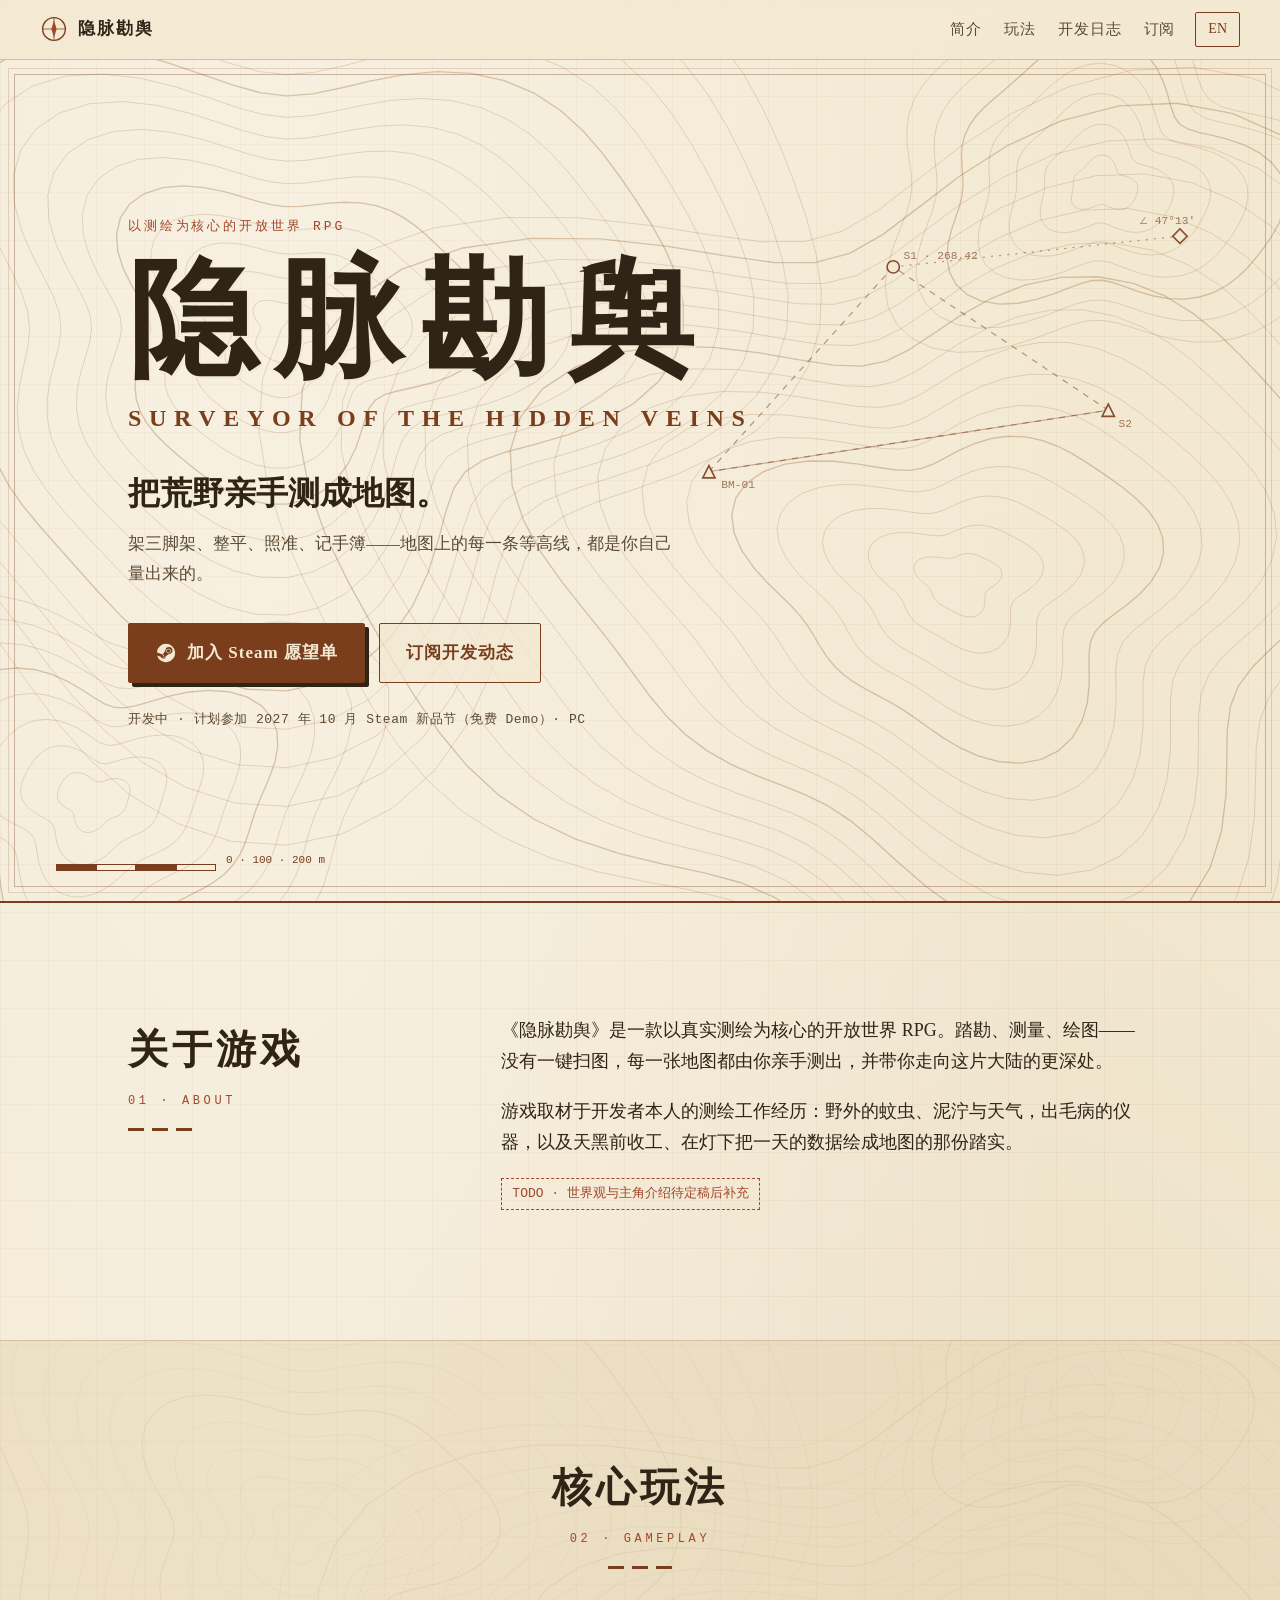
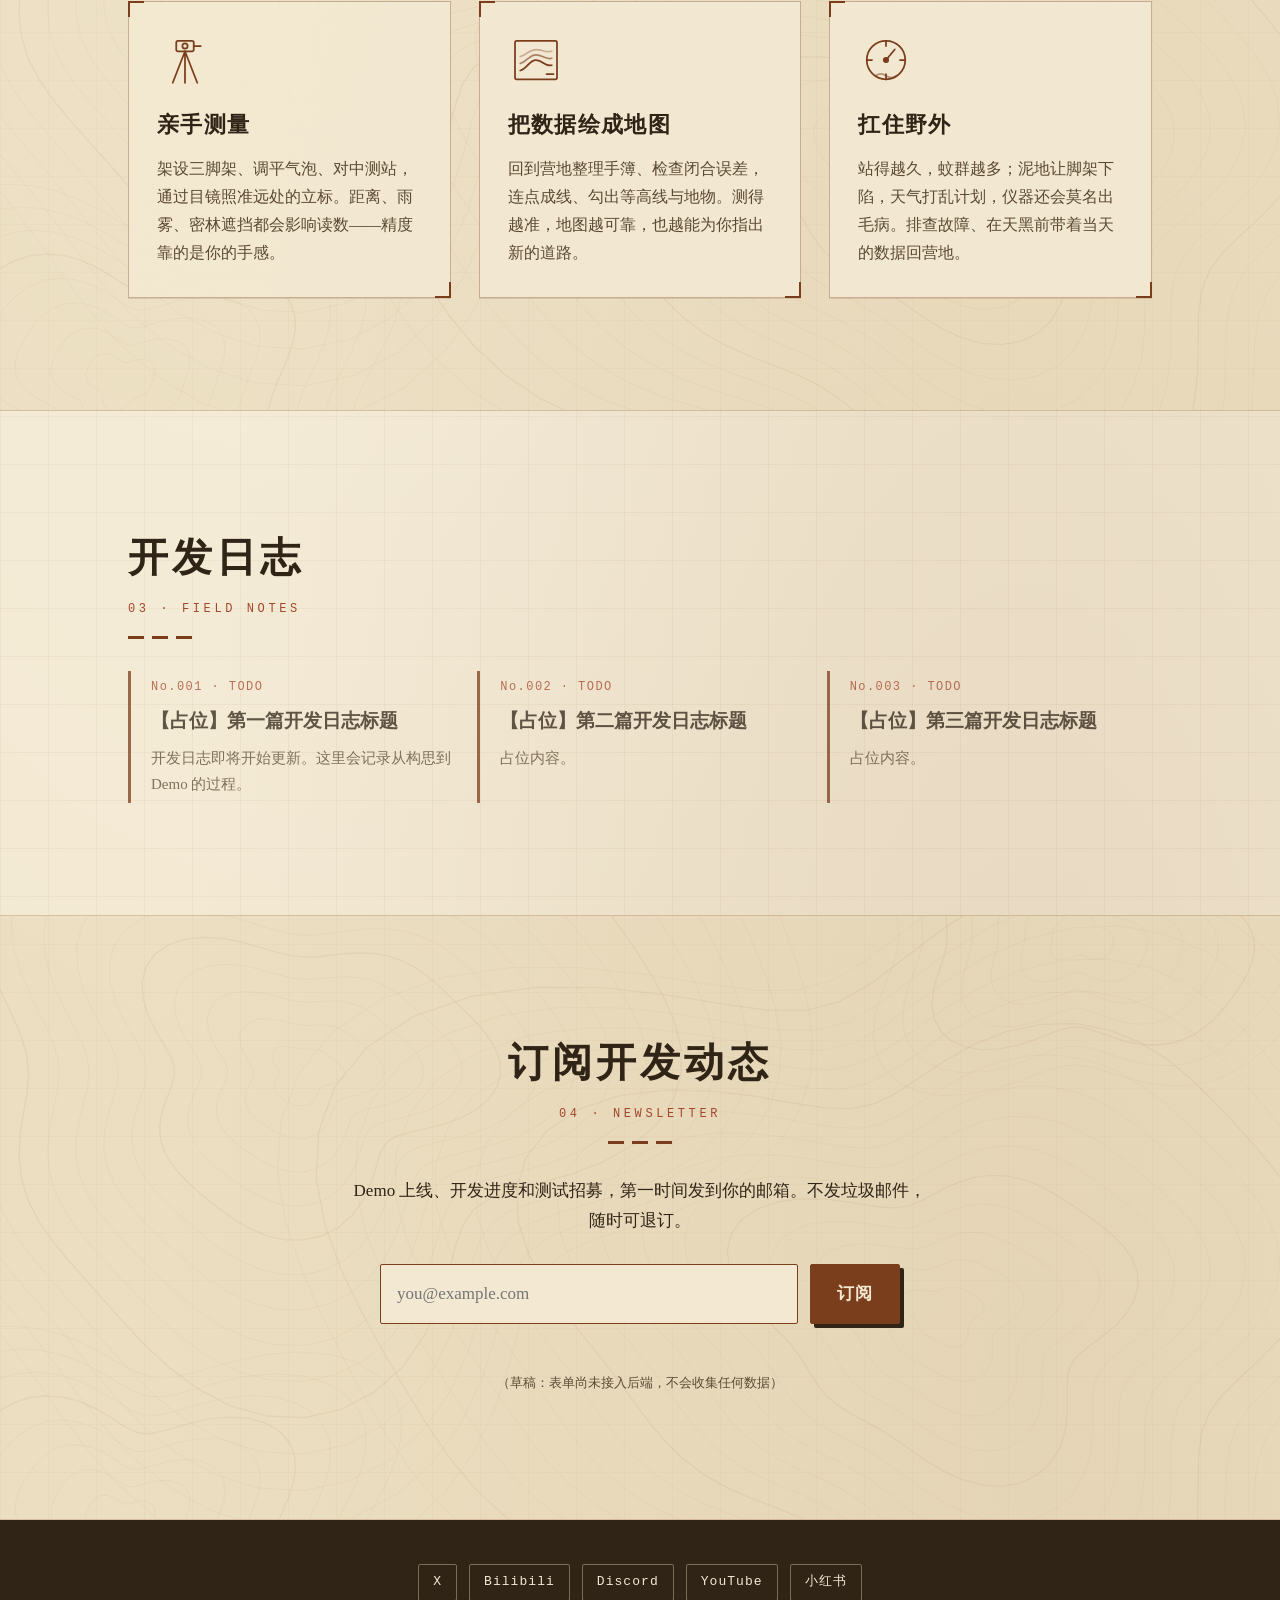
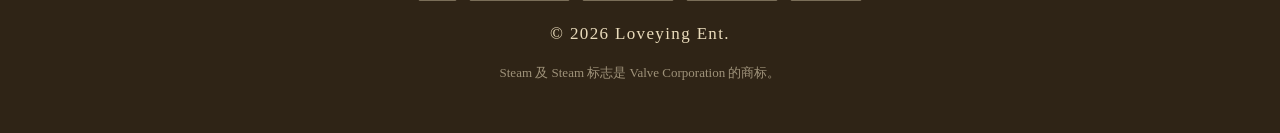
==== index.html @ 18e1f31f "Initial site draft for Surveyor of the Hidden Veins" ====
<!DOCTYPE html>
<html lang="zh-CN" data-lang="zh">
<head>
<meta charset="utf-8">
<meta name="viewport" content="width=device-width, initial-scale=1">
<!-- 草稿 DRAFT：未上线，请勿发布 / not published -->
<title>隐脉勘舆 · Surveyor of the Hidden Veins</title>
<meta name="description" content="《隐脉勘舆》：一款以测绘为核心的开放世界 RPG。踏勘、测量、绘图，每一张地图都由你亲手测出。An open-world RPG about the real craft of surveying.">
<!-- TODO: 正式域名确定后补 canonical / og:url / og:image（og:image 需等真实游戏画面或定稿主视觉） -->
<meta property="og:title" content="隐脉勘舆 · Surveyor of the Hidden Veins">
<meta property="og:description" content="把荒野亲手测成地图。Survey the wild, one measurement at a time.">
<link rel="icon" href="data:image/svg+xml,%3Csvg xmlns='http://www.w3.org/2000/svg' viewBox='0 0 32 32'%3E%3Ccircle cx='16' cy='16' r='14' fill='%23f3e9d2' stroke='%237a3e1d' stroke-width='2'/%3E%3Cpath d='M16 4v24M4 16h24' stroke='%237a3e1d' stroke-width='1.5'/%3E%3Cpath d='M16 7l3 9-3 9-3-9z' fill='%23a3472a'/%3E%3C/svg%3E">
<link rel="stylesheet" href="assets/style.css">
</head>
<body>

<header class="topbar">
  <a class="brand" href="#top" aria-label="隐脉勘舆 首页">
    <svg class="brand-mark" viewBox="0 0 32 32" aria-hidden="true"><circle cx="16" cy="16" r="13" fill="none" stroke="currentColor" stroke-width="1.6"/><path d="M16 3v26M3 16h26" stroke="currentColor" stroke-width="0.8"/><path d="M16 6l3 10-3 10-3-10z" fill="#a3472a"/></svg>
    <span class="i-zh">隐脉勘舆</span><span class="i-en">Hidden Veins</span>
  </a>
  <nav class="nav" aria-label="主导航">
    <a href="#about"><span class="i-zh">简介</span><span class="i-en">About</span></a>
    <a href="#features"><span class="i-zh">玩法</span><span class="i-en">Gameplay</span></a>
    <a href="#devlog"><span class="i-zh">开发日志</span><span class="i-en">Devlog</span></a>
    <a href="#subscribe"><span class="i-zh">订阅</span><span class="i-en">Newsletter</span></a>
  </nav>
  <button class="lang-toggle" type="button" id="langToggle" aria-label="切换语言 / Switch language">EN</button>
</header>

<main id="top">

  <!-- ============ 首屏 HERO ============ -->
  <section class="hero">
    <div class="hero-bg" aria-hidden="true"></div>
    <!-- 内联 SVG：测站、照准线、三角网（纯装饰） -->
    <svg class="hero-survey" viewBox="0 0 600 400" aria-hidden="true">
      <g fill="none" stroke="#7a3e1d" stroke-width="1.2">
        <path d="M80 320 L260 120 L470 260 Z" stroke-dasharray="6 6" opacity=".55"/>
        <path d="M260 120 L540 90" stroke-dasharray="2 6" opacity=".55"/>
        <path d="M80 320 L470 260" opacity=".4"/>
      </g>
      <g fill="#f3e9d2" stroke="#7a3e1d" stroke-width="1.6">
        <path d="M74 326 h12 l-6 -12z"/><circle cx="260" cy="120" r="6"/><path d="M464 266 h12 l-6 -12z"/><rect x="535" y="85" width="10" height="10" transform="rotate(45 540 90)"/>
      </g>
      <g font-family="ui-monospace,Menlo,monospace" font-size="11" fill="#7a3e1d" opacity=".75">
        <text x="92" y="336">BM-01</text><text x="270" y="112">S1 · 268.42</text><text x="480" y="276">S2</text><text x="500" y="78">∠ 47°13′</text>
      </g>
    </svg>

    <div class="hero-inner">
      <p class="eyebrow"><span class="i-zh">以测绘为核心的开放世界 RPG</span><span class="i-en">An open-world RPG about the craft of surveying</span></p>
      <h1 class="title">
        <span class="title-zh">隐脉勘舆</span>
        <span class="title-en">Surveyor of the Hidden Veins</span>
      </h1>
      <p class="tagline">
        <span class="i-zh">把荒野亲手测成地图。</span>
        <span class="i-en">Survey the wild, one measurement at a time.</span>
      </p>
      <p class="tagline-sub">
        <span class="i-zh">架三脚架、整平、照准、记手簿——地图上的每一条等高线，都是你自己量出来的。</span>
        <span class="i-en">Set up, level, sight, record — every contour line on your map is one you measured yourself.</span>
      </p>
      <div class="cta-row">
        <!-- TODO: Steam App 链接 —— 商店页公开后替换为 https://store.steampowered.com/app/<APPID>/ ；商店页公开前请保持占位或隐藏此按钮 -->
        <a class="btn btn-steam" href="#" data-todo="steam-link">
          <svg viewBox="0 0 24 24" aria-hidden="true"><path fill="currentColor" d="M12 2a10 10 0 0 0-9.96 9.1l5.36 2.22a2.8 2.8 0 0 1 1.6-.5l2.4-3.47v-.05a3.8 3.8 0 1 1 3.8 3.8h-.09l-3.42 2.44a2.84 2.84 0 0 1-5.62.6L2.3 14.6A10 10 0 1 0 12 2Zm-4.6 15.2-1.23-.51a2.13 2.13 0 1 0 1.16-2.9l1.27.53a1.57 1.57 0 1 1-1.2 2.88Zm9.85-7.4a2.53 2.53 0 1 0-2.53 2.53 2.53 2.53 0 0 0 2.53-2.53Zm-4.43 0a1.9 1.9 0 1 1 1.9 1.9 1.9 1.9 0 0 1-1.9-1.9Z"/></svg>
          <span class="i-zh">加入 Steam 愿望单</span><span class="i-en">Wishlist on Steam</span>
        </a>
        <a class="btn btn-ghost" href="#subscribe"><span class="i-zh">订阅开发动态</span><span class="i-en">Get dev updates</span></a>
      </div>
      <p class="status-note">
        <span class="i-zh">开发中 · 计划参加 2027 年 10 月 Steam 新品节（免费 Demo）· PC</span>
        <span class="i-en">In development · Free demo planned for Steam Next Fest, Oct 2027 · PC</span>
      </p>
    </div>
    <div class="scale-bar" aria-hidden="true"><span></span><span></span><span></span><span></span><em>0 · 100 · 200 m</em></div>
  </section>

  <!-- ============ 游戏简介 ============ -->
  <section class="section" id="about">
    <div class="wrap two-col">
      <div>
        <h2 class="sec-title"><span class="i-zh">关于游戏</span><span class="i-en">About the Game</span><small>01 · ABOUT</small></h2>
      </div>
      <div class="prose">
        <!-- 文案来源：store-page-kit.md 3.2 简短描述草稿 B；主角身份 / 时代感 / 绘图风格未定，故未写具体设定与剧情 -->
        <p class="i-zh">《隐脉勘舆》是一款以真实测绘为核心的开放世界 RPG。踏勘、测量、绘图——没有一键扫图，每一张地图都由你亲手测出，并带你走向这片大陆的更深处。</p>
        <p class="i-en"><em>Surveyor of the Hidden Veins</em> is an open-world RPG about the real craft of surveying. Scout, measure, draw — there is no one-click map reveal. Every map is one you surveyed yourself, and each one leads you deeper into the land.</p>
        <p class="i-zh">游戏取材于开发者本人的测绘工作经历：野外的蚊虫、泥泞与天气，出毛病的仪器，以及天黑前收工、在灯下把一天的数据绘成地图的那份踏实。</p>
        <p class="i-en">It draws on the developer's own experience as a field surveyor: mosquitoes, mud and weather, instruments that act up, and the quiet satisfaction of packing up before dark and turning a day's data into a map by lamplight.</p>
        <!-- TODO: 世界观 / 主角 / 时代感一句话 —— 待用户拍板后补充（概念文档 v2 冲突 #6、#8） -->
        <p class="todo-chip">TODO · <span class="i-zh">世界观与主角介绍待定稿后补充</span><span class="i-en">World &amp; protagonist blurb pending</span></p>
      </div>
    </div>
  </section>

  <!-- ============ 核心玩法 3 点 ============ -->
  <section class="section section-alt" id="features">
    <div class="wrap">
      <h2 class="sec-title center"><span class="i-zh">核心玩法</span><span class="i-en">Core Gameplay</span><small>02 · GAMEPLAY</small></h2>
      <div class="cards">
        <article class="card">
          <svg class="card-icon" viewBox="0 0 64 64" aria-hidden="true"><g fill="none" stroke="currentColor" stroke-width="2" stroke-linecap="round"><path d="M32 22 18 58M32 22l14 36M32 22v36"/><rect x="22" y="10" width="20" height="12" rx="2"/><path d="M42 16h8"/><circle cx="32" cy="16" r="3"/></g></svg>
          <h3><span class="i-zh">亲手测量</span><span class="i-en">Measure It Yourself</span></h3>
          <p class="i-zh">架设三脚架、调平气泡、对中测站，通过目镜照准远处的立标。距离、雨雾、密林遮挡都会影响读数——精度靠的是你的手感。</p>
          <p class="i-en">Plant the tripod, center the bubble, sight a distant target through the eyepiece. Distance, rain, fog and dense forest all affect your readings — accuracy comes from your hands.</p>
        </article>
        <article class="card">
          <svg class="card-icon" viewBox="0 0 64 64" aria-hidden="true"><g fill="none" stroke="currentColor" stroke-width="2" stroke-linecap="round"><rect x="8" y="10" width="48" height="44" rx="2"/><path d="M14 44c8-2 10-12 18-12s10 8 18 6"/><path d="M14 36c8-2 10-10 18-10s10 6 18 4" opacity=".6"/><path d="M14 28c8-2 10-8 18-8s10 4 18 2" opacity=".35"/><path d="M44 48h8"/></g></svg>
          <h3><span class="i-zh">把数据绘成地图</span><span class="i-en">Turn Data into Maps</span></h3>
          <p class="i-zh">回到营地整理手簿、检查闭合误差，连点成线、勾出等高线与地物。测得越准，地图越可靠，也越能为你指出新的道路。</p>
          <p class="i-en">Back at camp, check your field book and closure error, connect the points and draw contours and features. The more precise your survey, the more your map can be trusted — and the more paths it opens.</p>
        </article>
        <article class="card">
          <svg class="card-icon" viewBox="0 0 64 64" aria-hidden="true"><g fill="none" stroke="currentColor" stroke-width="2" stroke-linecap="round"><circle cx="32" cy="32" r="22"/><path d="M32 10v6M32 48v6M10 32h6M48 32h6"/><path d="M32 32 42 20" /><circle cx="32" cy="32" r="2.5" fill="currentColor"/><path d="M20 50c4-3 8-3 12 0s8 3 12 0" opacity=".5"/></g></svg>
          <h3><span class="i-zh">扛住野外</span><span class="i-en">Survive the Field</span></h3>
          <p class="i-zh">站得越久，蚊群越多；泥地让脚架下陷，天气打乱计划，仪器还会莫名出毛病。排查故障、在天黑前带着当天的数据回营地。</p>
          <p class="i-en">The longer you stand still, the bigger the mosquito swarm. Mud sinks your tripod, weather wrecks your plans, and gear fails for no clear reason. Troubleshoot, and make it back to camp before dark.</p>
        </article>
      </div>
      <!-- 注：以上三点基于概念文档 v2 合并版第 2–4 节，均为“待用户拍板”的草稿方向；商店页/官网只写发售时实际有的内容，上线前需与策划核对 -->
    </div>
  </section>

  <!-- ============ 开发日志（占位） ============ -->
  <section class="section" id="devlog">
    <div class="wrap">
      <h2 class="sec-title"><span class="i-zh">开发日志</span><span class="i-en">Devlog</span><small>03 · FIELD NOTES</small></h2>
      <!-- TODO: 开发日志 —— 接入真实文章（可手写 HTML，或日后接 Steam 公告 / 博客 RSS） -->
      <div class="log-list">
        <article class="log placeholder">
          <div class="log-meta">No.001 · <time>TODO</time></div>
          <h3><span class="i-zh">【占位】第一篇开发日志标题</span><span class="i-en">[Placeholder] First devlog title</span></h3>
          <p class="i-zh">开发日志即将开始更新。这里会记录从构思到 Demo 的过程。</p>
          <p class="i-en">Devlogs coming soon — notes from concept to demo.</p>
        </article>
        <article class="log placeholder">
          <div class="log-meta">No.002 · <time>TODO</time></div>
          <h3><span class="i-zh">【占位】第二篇开发日志标题</span><span class="i-en">[Placeholder] Second devlog title</span></h3>
          <p class="i-zh">占位内容。</p>
          <p class="i-en">Placeholder.</p>
        </article>
        <article class="log placeholder">
          <div class="log-meta">No.003 · <time>TODO</time></div>
          <h3><span class="i-zh">【占位】第三篇开发日志标题</span><span class="i-en">[Placeholder] Third devlog title</span></h3>
          <p class="i-zh">占位内容。</p>
          <p class="i-en">Placeholder.</p>
        </article>
      </div>
    </div>
  </section>

  <!-- ============ 邮件订阅 ============ -->
  <section class="section section-alt" id="subscribe">
    <div class="wrap narrow center-text">
      <h2 class="sec-title center"><span class="i-zh">订阅开发动态</span><span class="i-en">Join the Survey Party</span><small>04 · NEWSLETTER</small></h2>
      <p class="i-zh">Demo 上线、开发进度和测试招募，第一时间发到你的邮箱。不发垃圾邮件，随时可退订。</p>
      <p class="i-en">Demo news, dev progress and playtest calls, straight to your inbox. No spam, unsubscribe anytime.</p>
      <!-- TODO: 邮件订阅后端 —— 尚未接入任何服务（可选 Buttondown / Mailchimp / Kit 等），接入前表单不会提交任何数据；需补隐私说明与退订链接 -->
      <form class="subscribe-form" id="subscribeForm" action="#" method="post" novalidate data-todo="newsletter-backend">
        <label class="sr-only" for="email">Email</label>
        <input id="email" name="email" type="email" required autocomplete="email" placeholder="you@example.com">
        <button class="btn btn-steam" type="submit"><span class="i-zh">订阅</span><span class="i-en">Subscribe</span></button>
      </form>
      <p class="form-msg" id="formMsg" role="status" aria-live="polite"></p>
      <p class="fine"><span class="i-zh">（草稿：表单尚未接入后端，不会收集任何数据）</span><span class="i-en">(Draft: form is not connected; no data is collected.)</span></p>
    </div>
  </section>

</main>

<footer class="footer">
  <div class="wrap footer-inner">
    <div class="social" aria-label="社交媒体">
      <!-- TODO: 社媒链接 —— 账号注册/确认后替换各 href（X、Bilibili、Discord、YouTube、小红书 等，按实际开通的保留） -->
      <a href="#" data-todo="social-x" aria-label="X / Twitter">X</a>
      <a href="#" data-todo="social-bilibili" aria-label="Bilibili">Bilibili</a>
      <a href="#" data-todo="social-discord" aria-label="Discord">Discord</a>
      <a href="#" data-todo="social-youtube" aria-label="YouTube">YouTube</a>
      <a href="#" data-todo="social-xiaohongshu" aria-label="小红书">小红书</a>
    </div>
    <!-- TODO: 媒体联系邮箱 / Press Kit 链接 -->
    <p class="copy">© 2026 Loveying Ent.</p>
    <p class="fine"><span class="i-zh">Steam 及 Steam 标志是 Valve Corporation 的商标。</span><span class="i-en">Steam and the Steam logo are trademarks of Valve Corporation.</span></p>
  </div>
</footer>

<script src="assets/main.js"></script>
</body>
</html>
---- assets/style.css ----
/* 隐脉勘舆 官网草稿 · 测绘 / 地形图风格 · 无外部资源 */
:root{
  --paper:#f3e9d2; --paper-2:#eadcbc; --paper-3:#e2d1aa;
  --ink:#2f2416; --ink-soft:#5b4a33; --sepia:#7a3e1d; --vermilion:#a3472a;
  --contour:#8a5a2b; --forest:#3f5a3a; --water:#4c6f7f;
  --serif:"Noto Serif SC","Noto Serif CJK SC","Source Han Serif SC","Songti SC","STSong",Georgia,"Times New Roman",serif;
  --mono:ui-monospace,"SFMono-Regular",Menlo,Consolas,monospace;
  --maxw:1120px;
}
*{box-sizing:border-box}
html{scroll-behavior:smooth}
body{margin:0;font-family:var(--serif);color:var(--ink);line-height:1.75;font-size:17px;
  background:var(--paper);
  background-image:
    radial-gradient(ellipse at 20% 10%, rgba(255,255,255,.35), transparent 60%),
    radial-gradient(ellipse at 80% 90%, rgba(122,62,29,.10), transparent 60%),
    linear-gradient(rgba(122,62,29,.05) 1px, transparent 1px),
    linear-gradient(90deg, rgba(122,62,29,.05) 1px, transparent 1px);
  background-size:auto,auto,48px 48px,48px 48px;
}
a{color:var(--sepia)}
.sr-only{position:absolute;width:1px;height:1px;overflow:hidden;clip:rect(0 0 0 0)}

/* 语言切换 */
html[data-lang="zh"] .i-en{display:none!important}
html[data-lang="en"] .i-zh{display:none!important}

/* 顶栏 */
.topbar{position:sticky;top:0;z-index:20;display:flex;align-items:center;gap:20px;padding:12px clamp(16px,4vw,40px);
  background:rgba(243,233,210,.92);backdrop-filter:blur(6px);border-bottom:1px solid rgba(122,62,29,.25)}
.brand{display:flex;align-items:center;gap:10px;text-decoration:none;color:var(--ink);font-weight:700;letter-spacing:.12em}
.brand-mark{width:28px;height:28px;color:var(--sepia)}
.nav{display:flex;gap:22px;margin-left:auto}
.nav a{text-decoration:none;color:var(--ink-soft);font-size:15px;letter-spacing:.06em}
.nav a:hover{color:var(--vermilion)}
.lang-toggle{font:inherit;font-size:14px;padding:4px 12px;border:1px solid var(--sepia);background:transparent;color:var(--sepia);border-radius:2px;cursor:pointer}
.lang-toggle:hover{background:var(--sepia);color:var(--paper)}

/* HERO */
.hero{position:relative;min-height:calc(100vh - 57px);min-height:calc(100svh - 57px);display:flex;align-items:center;overflow:hidden;
  border-bottom:2px solid var(--sepia)}
.hero-bg{position:absolute;inset:0;background:url("contours.svg") center/cover no-repeat;opacity:.95}
.hero::before{content:"";position:absolute;inset:14px;border:1px solid rgba(122,62,29,.35);outline:1px solid rgba(122,62,29,.18);outline-offset:5px;pointer-events:none}
.hero-survey{position:absolute;right:3%;top:10%;width:min(48vw,620px);opacity:.9}
.hero-inner{position:relative;max-width:var(--maxw);width:100%;margin:0 auto;padding:80px clamp(20px,5vw,48px)}
.eyebrow{font-family:var(--mono);font-size:13px;letter-spacing:.22em;text-transform:uppercase;color:var(--vermilion);margin:0 0 12px}
.title{margin:0;line-height:1.1}
.title-zh{display:block;font-size:clamp(56px,10vw,128px);letter-spacing:.14em;font-weight:900;color:var(--ink);
  text-shadow:2px 2px 0 rgba(243,233,210,.9)}
.title-en{display:block;margin-top:14px;font-size:clamp(16px,2.2vw,24px);letter-spacing:.32em;text-transform:uppercase;color:var(--sepia);font-weight:600}
.tagline{font-size:clamp(22px,3vw,32px);margin:34px 0 8px;font-weight:700}
.tagline-sub{max-width:560px;color:var(--ink-soft);margin:0 0 34px}
.cta-row{display:flex;flex-wrap:wrap;gap:14px}
.btn{display:inline-flex;align-items:center;gap:10px;padding:14px 26px;font:inherit;font-size:17px;font-weight:700;letter-spacing:.06em;text-decoration:none;border-radius:2px;cursor:pointer;transition:transform .15s, box-shadow .15s}
.btn svg{width:22px;height:22px}
.btn-steam{background:var(--sepia);color:var(--paper);border:1px solid var(--sepia);box-shadow:4px 4px 0 var(--ink)}
.btn-steam:hover{transform:translate(-2px,-2px);box-shadow:6px 6px 0 var(--ink)}
.btn-ghost{background:rgba(243,233,210,.7);color:var(--sepia);border:1px solid var(--sepia)}
.btn-ghost:hover{background:var(--paper-2)}
.status-note{margin-top:26px;font-family:var(--mono);font-size:13px;color:var(--ink-soft);letter-spacing:.04em}
.scale-bar{position:absolute;left:clamp(24px,5vw,56px);bottom:30px;display:flex;align-items:flex-end;font-family:var(--mono);font-size:11px;color:var(--sepia)}
.scale-bar span{width:40px;height:7px;border:1px solid var(--sepia)}
.scale-bar span:nth-child(odd){background:var(--sepia)}
.scale-bar em{font-style:normal;margin-left:10px}
.nudge{animation:nudge .5s}
@keyframes nudge{25%{transform:translateX(-4px)}75%{transform:translateX(4px)}}

/* 通用区块 */
.section{padding:clamp(64px,9vw,112px) 0;position:relative}
.section-alt{background:rgba(226,209,170,.45);border-top:1px solid rgba(122,62,29,.2);border-bottom:1px solid rgba(122,62,29,.2)}
.section-alt::before{content:"";position:absolute;inset:0;background:url("contours.svg") center/cover;opacity:.25;pointer-events:none}
.wrap{position:relative;max-width:var(--maxw);margin:0 auto;padding:0 clamp(20px,5vw,48px)}
.wrap.narrow{max-width:680px}
.center-text{text-align:center}
.sec-title{font-size:clamp(28px,4vw,40px);margin:0 0 32px;letter-spacing:.1em;position:relative}
.sec-title small{display:block;font-family:var(--mono);font-size:12px;letter-spacing:.3em;color:var(--vermilion);font-weight:400;margin-top:6px}
.sec-title.center{text-align:center}
.sec-title::after{content:"";display:block;width:64px;height:3px;margin-top:16px;background:repeating-linear-gradient(90deg,var(--sepia) 0 16px,transparent 16px 24px)}
.sec-title.center::after{margin-left:auto;margin-right:auto}
.two-col{display:grid;grid-template-columns:1fr 2fr;gap:48px;align-items:start}
.prose p{margin:0 0 18px;font-size:18px}
.todo-chip{display:inline-block;font-family:var(--mono);font-size:13px!important;padding:4px 10px;border:1px dashed var(--vermilion);color:var(--vermilion)}

/* 玩法卡片 */
.cards{display:grid;grid-template-columns:repeat(3,1fr);gap:28px}
.card{background:rgba(243,233,210,.92);border:1px solid rgba(122,62,29,.35);padding:30px 28px;position:relative;box-shadow:0 1px 0 rgba(122,62,29,.15)}
.card::before,.card::after{content:"";position:absolute;width:14px;height:14px;border:2px solid var(--sepia)}
.card::before{top:-1px;left:-1px;border-right:0;border-bottom:0}
.card::after{bottom:-1px;right:-1px;border-left:0;border-top:0}
.card-icon{width:56px;height:56px;color:var(--sepia);margin-bottom:8px}
.card h3{margin:0 0 10px;font-size:22px;letter-spacing:.06em}
.card p{margin:0;color:var(--ink-soft);font-size:16px}

/* 开发日志 */
.log-list{display:grid;grid-template-columns:repeat(3,1fr);gap:24px}
.log{border-left:3px solid var(--sepia);padding:6px 0 6px 20px}
.log.placeholder{opacity:.75}
.log-meta{font-family:var(--mono);font-size:12px;color:var(--vermilion);letter-spacing:.12em}
.log h3{margin:6px 0 8px;font-size:19px}
.log p{margin:0;color:var(--ink-soft);font-size:15px}

/* 订阅 */
.subscribe-form{display:flex;gap:12px;max-width:520px;margin:28px auto 8px}
.subscribe-form input{flex:1;min-width:0;font:inherit;font-size:17px;padding:13px 16px;border:1px solid var(--sepia);background:var(--paper);color:var(--ink);border-radius:2px}
.subscribe-form input:focus{outline:2px solid var(--vermilion);outline-offset:1px}
.form-msg{min-height:1.6em;color:var(--forest);margin:6px 0}
.fine{font-size:13px;color:var(--ink-soft)}

/* 页脚 */
.footer{background:var(--ink);color:var(--paper-2);padding:44px 0 36px}
.footer-inner{text-align:center}
.social{display:flex;flex-wrap:wrap;justify-content:center;gap:12px;margin-bottom:18px}
.social a{color:var(--paper);text-decoration:none;font-family:var(--mono);font-size:13px;letter-spacing:.08em;padding:6px 14px;border:1px solid rgba(234,220,188,.4);border-radius:2px}
.social a:hover{background:var(--paper);color:var(--ink)}
.copy{margin:6px 0;letter-spacing:.08em}
.footer .fine{color:rgba(234,220,188,.6)}

/* 响应式 */
@media (max-width:900px){
  .cards,.log-list{grid-template-columns:1fr}
  .two-col{grid-template-columns:1fr;gap:0}
  .hero-survey{width:90vw;right:-20vw;top:auto;bottom:6%;opacity:.45}
}
@media (max-width:640px){
  body{font-size:16px}
  .nav{display:none}
  .lang-toggle{margin-left:auto}
  .hero-inner{padding:56px 22px 90px}
  .title-zh{letter-spacing:.08em}
  .title-en{letter-spacing:.18em}
  .cta-row .btn{width:100%;justify-content:center}
  .subscribe-form{flex-direction:column}
  .hero::before{inset:8px}
}
@media (prefers-reduced-motion:reduce){html{scroll-behavior:auto}.btn,.nudge{transition:none;animation:none}}
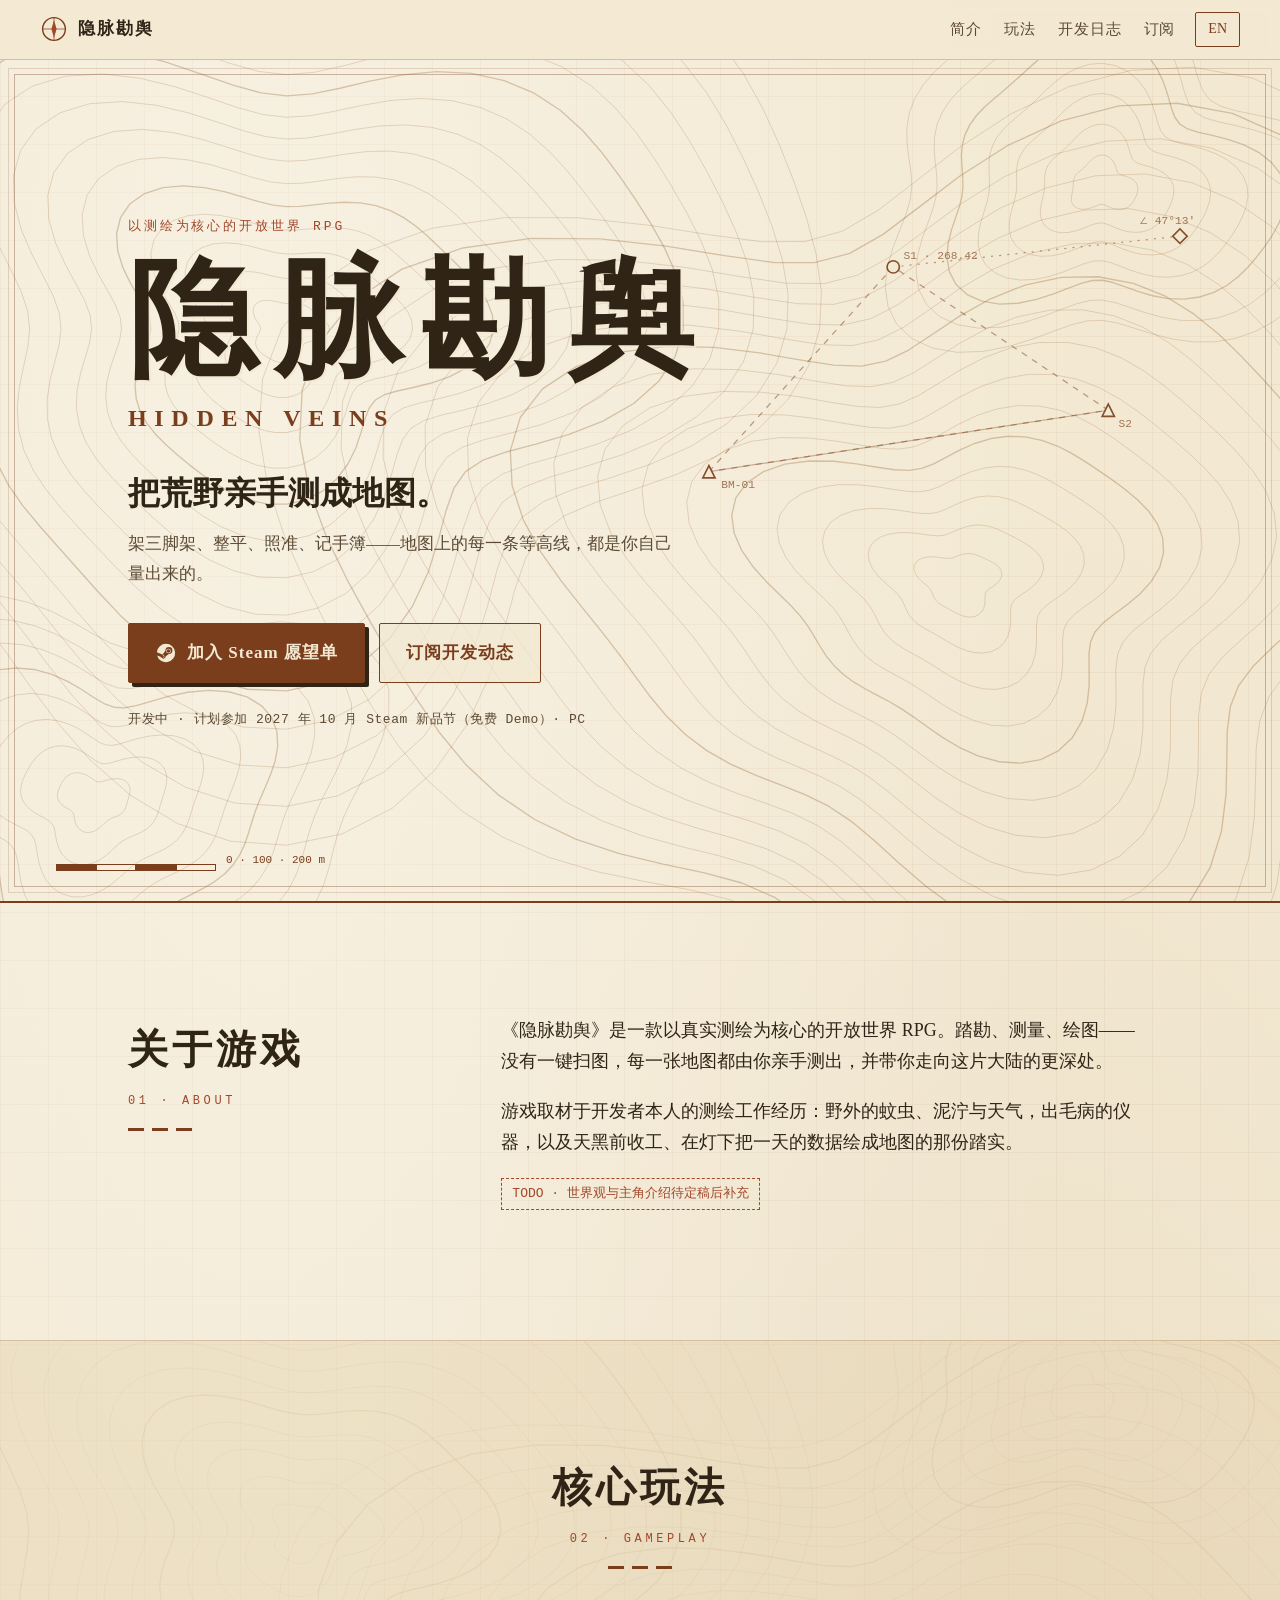
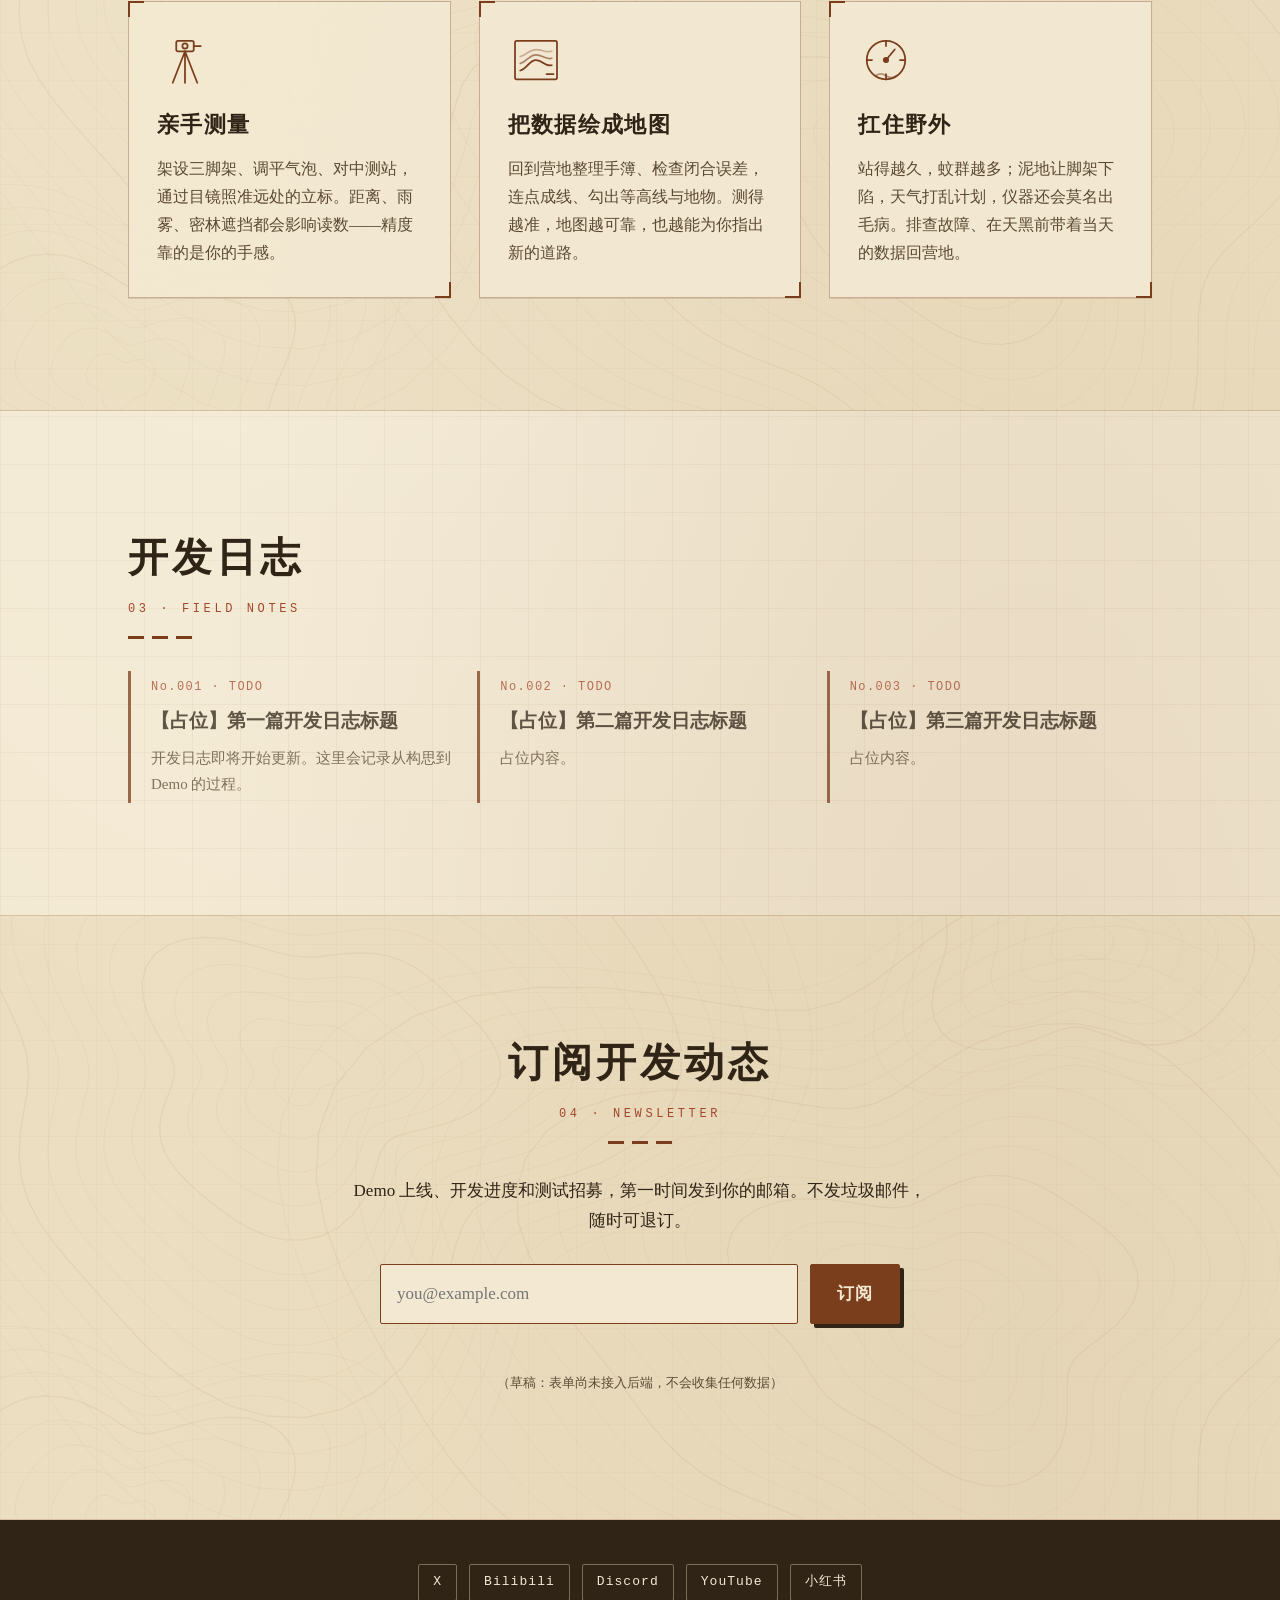
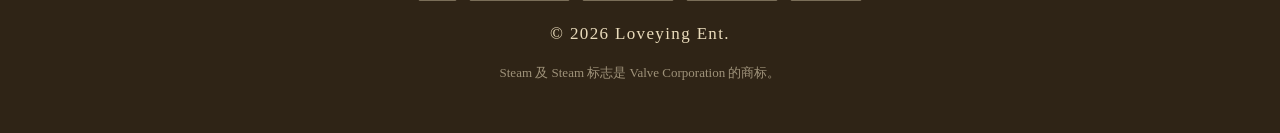
==== commit 91d893b1: "Use final English title: Hidden Veins" ====
--- a/index.html
+++ b/index.html
@@ -4,10 +4,10 @@
 <meta charset="utf-8">
 <meta name="viewport" content="width=device-width, initial-scale=1">
 <!-- 草稿 DRAFT：未上线，请勿发布 / not published -->
-<title>隐脉勘舆 · Surveyor of the Hidden Veins</title>
+<title>隐脉勘舆 · Hidden Veins</title>
 <meta name="description" content="《隐脉勘舆》：一款以测绘为核心的开放世界 RPG。踏勘、测量、绘图，每一张地图都由你亲手测出。An open-world RPG about the real craft of surveying.">
 <!-- TODO: 正式域名确定后补 canonical / og:url / og:image（og:image 需等真实游戏画面或定稿主视觉） -->
-<meta property="og:title" content="隐脉勘舆 · Surveyor of the Hidden Veins">
+<meta property="og:title" content="隐脉勘舆 · Hidden Veins">
 <meta property="og:description" content="把荒野亲手测成地图。Survey the wild, one measurement at a time.">
 <link rel="icon" href="data:image/svg+xml,%3Csvg xmlns='http://www.w3.org/2000/svg' viewBox='0 0 32 32'%3E%3Ccircle cx='16' cy='16' r='14' fill='%23f3e9d2' stroke='%237a3e1d' stroke-width='2'/%3E%3Cpath d='M16 4v24M4 16h24' stroke='%237a3e1d' stroke-width='1.5'/%3E%3Cpath d='M16 7l3 9-3 9-3-9z' fill='%23a3472a'/%3E%3C/svg%3E">
 <link rel="stylesheet" href="assets/style.css">
@@ -52,7 +52,7 @@
       <p class="eyebrow"><span class="i-zh">以测绘为核心的开放世界 RPG</span><span class="i-en">An open-world RPG about the craft of surveying</span></p>
       <h1 class="title">
         <span class="title-zh">隐脉勘舆</span>
-        <span class="title-en">Surveyor of the Hidden Veins</span>
+        <span class="title-en">Hidden Veins</span>
       </h1>
       <p class="tagline">
         <span class="i-zh">把荒野亲手测成地图。</span>
@@ -87,7 +87,7 @@
       <div class="prose">
         <!-- 文案来源：store-page-kit.md 3.2 简短描述草稿 B；主角身份 / 时代感 / 绘图风格未定，故未写具体设定与剧情 -->
         <p class="i-zh">《隐脉勘舆》是一款以真实测绘为核心的开放世界 RPG。踏勘、测量、绘图——没有一键扫图，每一张地图都由你亲手测出，并带你走向这片大陆的更深处。</p>
-        <p class="i-en"><em>Surveyor of the Hidden Veins</em> is an open-world RPG about the real craft of surveying. Scout, measure, draw — there is no one-click map reveal. Every map is one you surveyed yourself, and each one leads you deeper into the land.</p>
+        <p class="i-en"><em>Hidden Veins</em> is an open-world RPG about the real craft of surveying. Scout, measure, draw — there is no one-click map reveal. Every map is one you surveyed yourself, and each one leads you deeper into the land.</p>
         <p class="i-zh">游戏取材于开发者本人的测绘工作经历：野外的蚊虫、泥泞与天气，出毛病的仪器，以及天黑前收工、在灯下把一天的数据绘成地图的那份踏实。</p>
         <p class="i-en">It draws on the developer's own experience as a field surveyor: mosquitoes, mud and weather, instruments that act up, and the quiet satisfaction of packing up before dark and turning a day's data into a map by lamplight.</p>
         <!-- TODO: 世界观 / 主角 / 时代感一句话 —— 待用户拍板后补充（概念文档 v2 冲突 #6、#8） -->
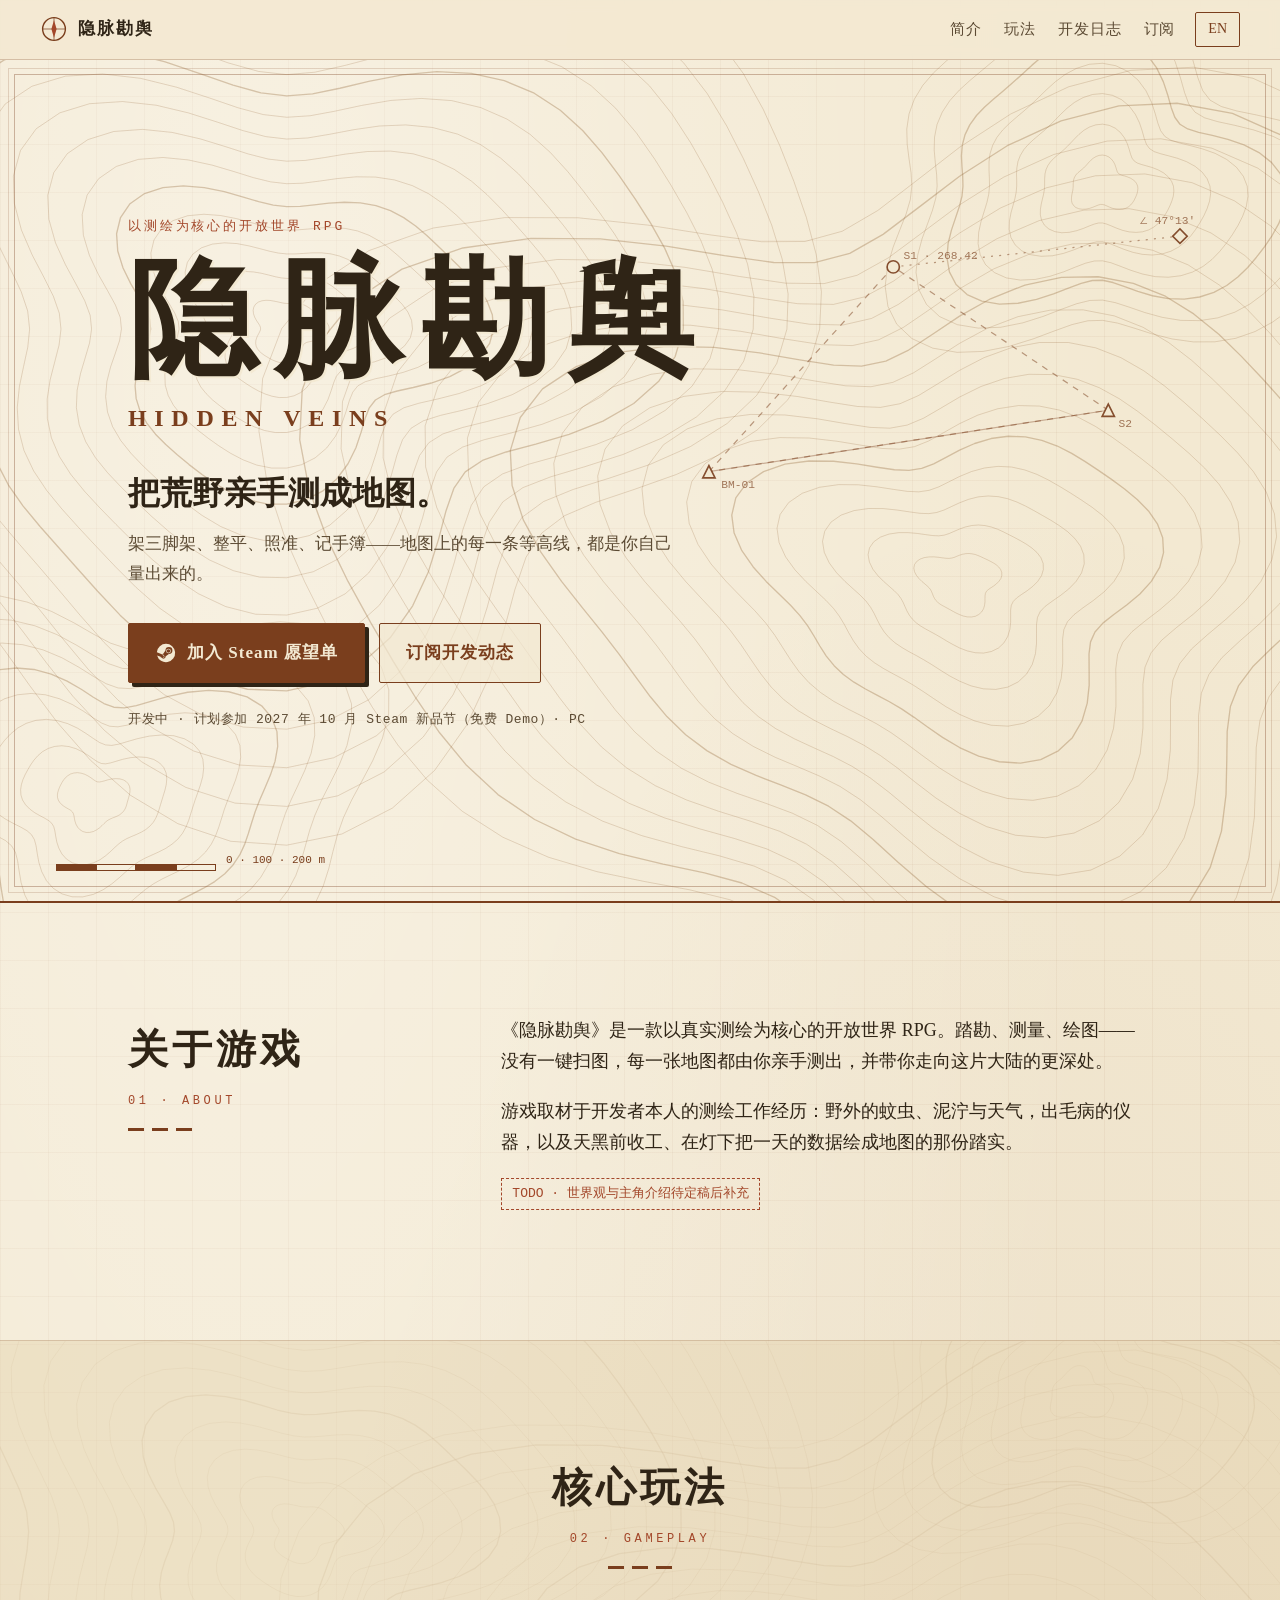
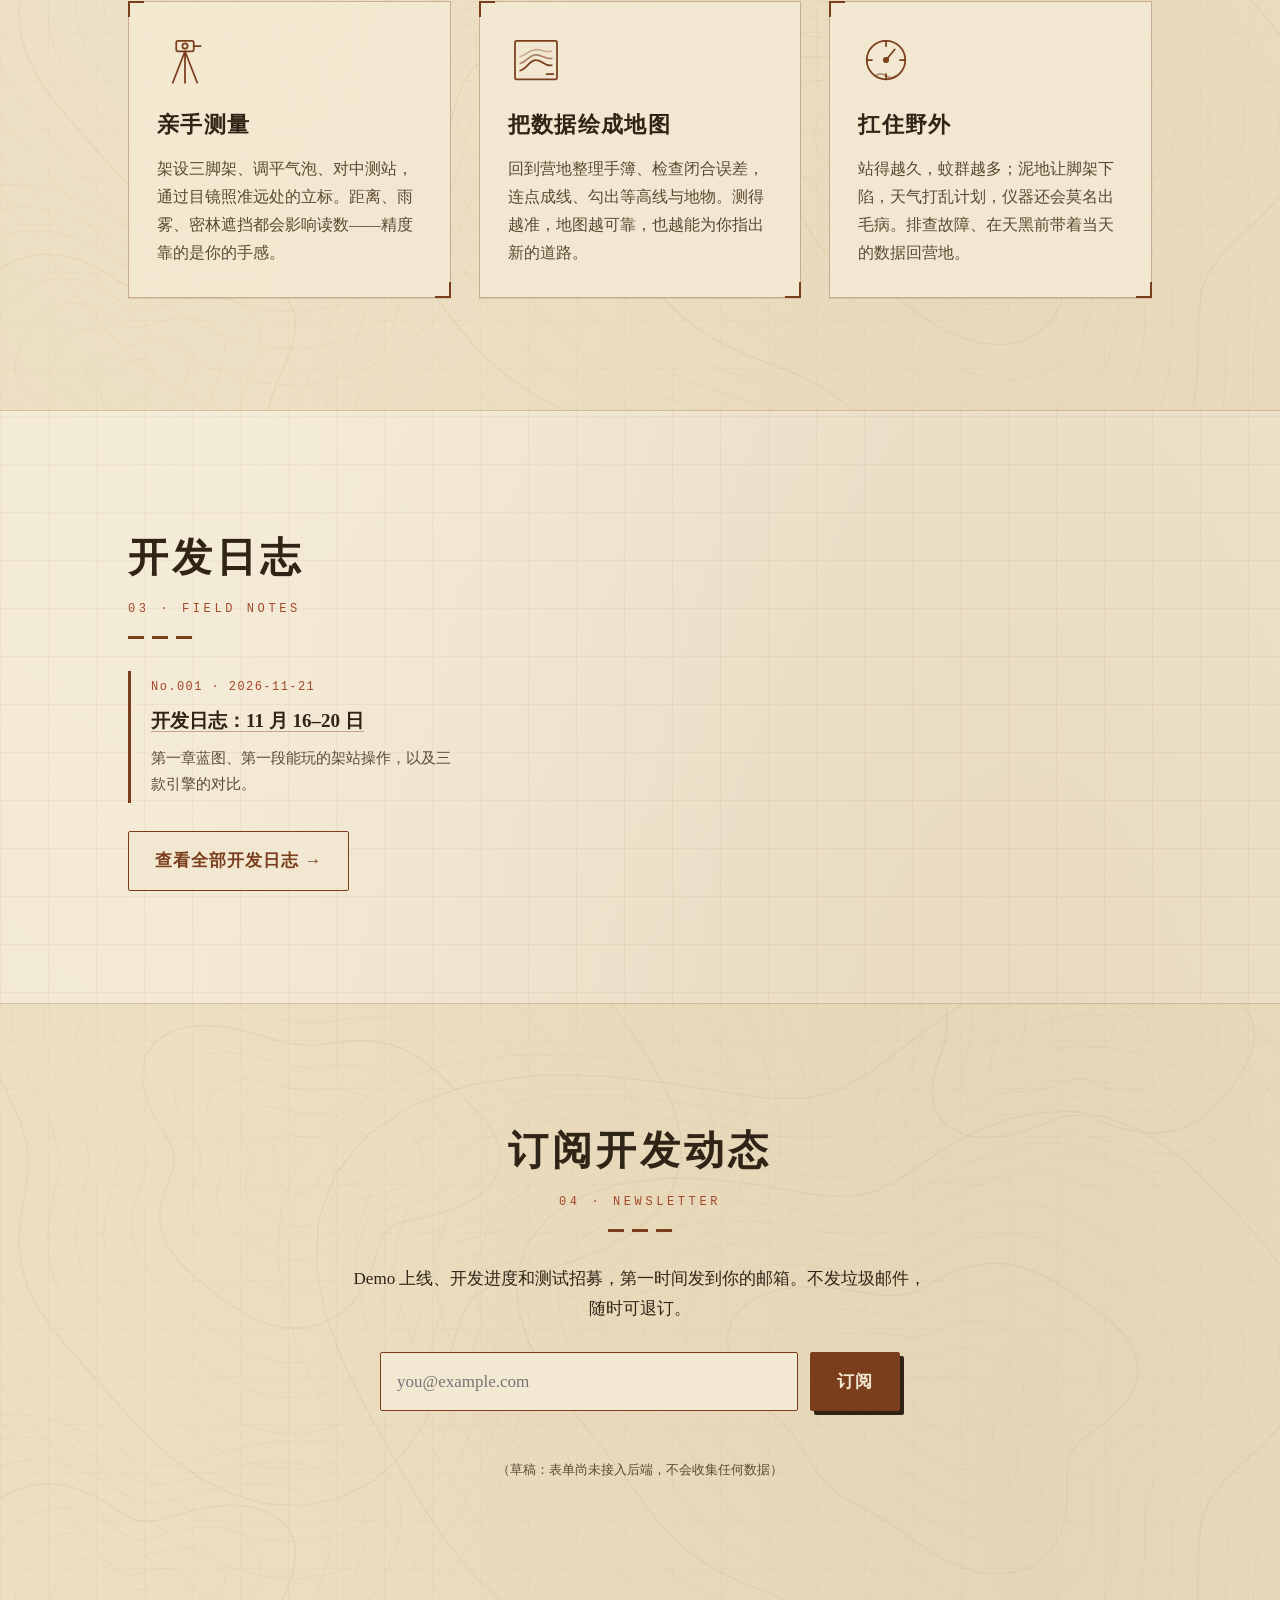
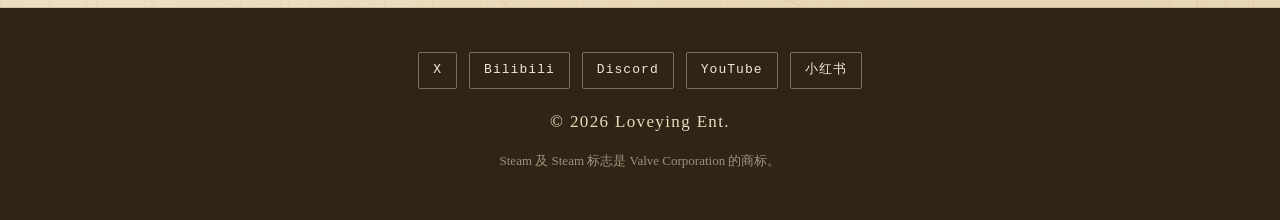
==== commit 9695f9d2: "Devlog draft: blue-post style bilingual devlog (No.001, Nov 16–20, spoiler-free web version); link f" ====
--- a/index.html
+++ b/index.html
@@ -22,7 +22,7 @@
   <nav class="nav" aria-label="主导航">
     <a href="#about"><span class="i-zh">简介</span><span class="i-en">About</span></a>
     <a href="#features"><span class="i-zh">玩法</span><span class="i-en">Gameplay</span></a>
-    <a href="#devlog"><span class="i-zh">开发日志</span><span class="i-en">Devlog</span></a>
+    <a href="devlog/"><span class="i-zh">开发日志</span><span class="i-en">Devlog</span></a>
     <a href="#subscribe"><span class="i-zh">订阅</span><span class="i-en">Newsletter</span></a>
   </nav>
   <button class="lang-toggle" type="button" id="langToggle" aria-label="切换语言 / Switch language">EN</button>
@@ -128,27 +128,16 @@
   <section class="section" id="devlog">
     <div class="wrap">
       <h2 class="sec-title"><span class="i-zh">开发日志</span><span class="i-en">Devlog</span><small>03 · FIELD NOTES</small></h2>
-      <!-- TODO: 开发日志 —— 接入真实文章（可手写 HTML，或日后接 Steam 公告 / 博客 RSS） -->
+      <!-- 开发日志：文章在 devlog/ 下，手写静态 HTML，中英对照（蓝帖风格）。草稿，未发布 -->
       <div class="log-list">
-        <article class="log placeholder">
-          <div class="log-meta">No.001 · <time>TODO</time></div>
-          <h3><span class="i-zh">【占位】第一篇开发日志标题</span><span class="i-en">[Placeholder] First devlog title</span></h3>
-          <p class="i-zh">开发日志即将开始更新。这里会记录从构思到 Demo 的过程。</p>
-          <p class="i-en">Devlogs coming soon — notes from concept to demo.</p>
-        </article>
-        <article class="log placeholder">
-          <div class="log-meta">No.002 · <time>TODO</time></div>
-          <h3><span class="i-zh">【占位】第二篇开发日志标题</span><span class="i-en">[Placeholder] Second devlog title</span></h3>
-          <p class="i-zh">占位内容。</p>
-          <p class="i-en">Placeholder.</p>
-        </article>
-        <article class="log placeholder">
-          <div class="log-meta">No.003 · <time>TODO</time></div>
-          <h3><span class="i-zh">【占位】第三篇开发日志标题</span><span class="i-en">[Placeholder] Third devlog title</span></h3>
-          <p class="i-zh">占位内容。</p>
-          <p class="i-en">Placeholder.</p>
+        <article class="log">
+          <div class="log-meta">No.001 · <time datetime="2026-11-21">2026-11-21</time></div>
+          <h3><a href="devlog/2026-11-16-to-11-20.html"><span class="i-zh">开发日志：11 月 16–20 日</span><span class="i-en">Devlog: November 16–20</span></a></h3>
+          <p class="i-zh">第一章蓝图、第一段能玩的架站操作，以及三款引擎的对比。</p>
+          <p class="i-en">A Chapter 1 blueprint, the first playable station setup, and a look at three engines.</p>
         </article>
       </div>
+      <p class="devlog-more"><a class="btn btn-ghost" href="devlog/"><span class="i-zh">查看全部开发日志 →</span><span class="i-en">All devlogs →</span></a></p>
     </div>
   </section>
 
--- a/assets/style.css
+++ b/assets/style.css
@@ -133,3 +133,6 @@
   .hero::before{inset:8px}
 }
 @media (prefers-reduced-motion:reduce){html{scroll-behavior:auto}.btn,.nudge{transition:none;animation:none}}
+.devlog-more{margin:28px 0 0}
+.log h3 a{color:inherit;text-decoration:none;border-bottom:1px solid rgba(122,62,29,.4)}
+.log h3 a:hover{color:var(--vermilion)}
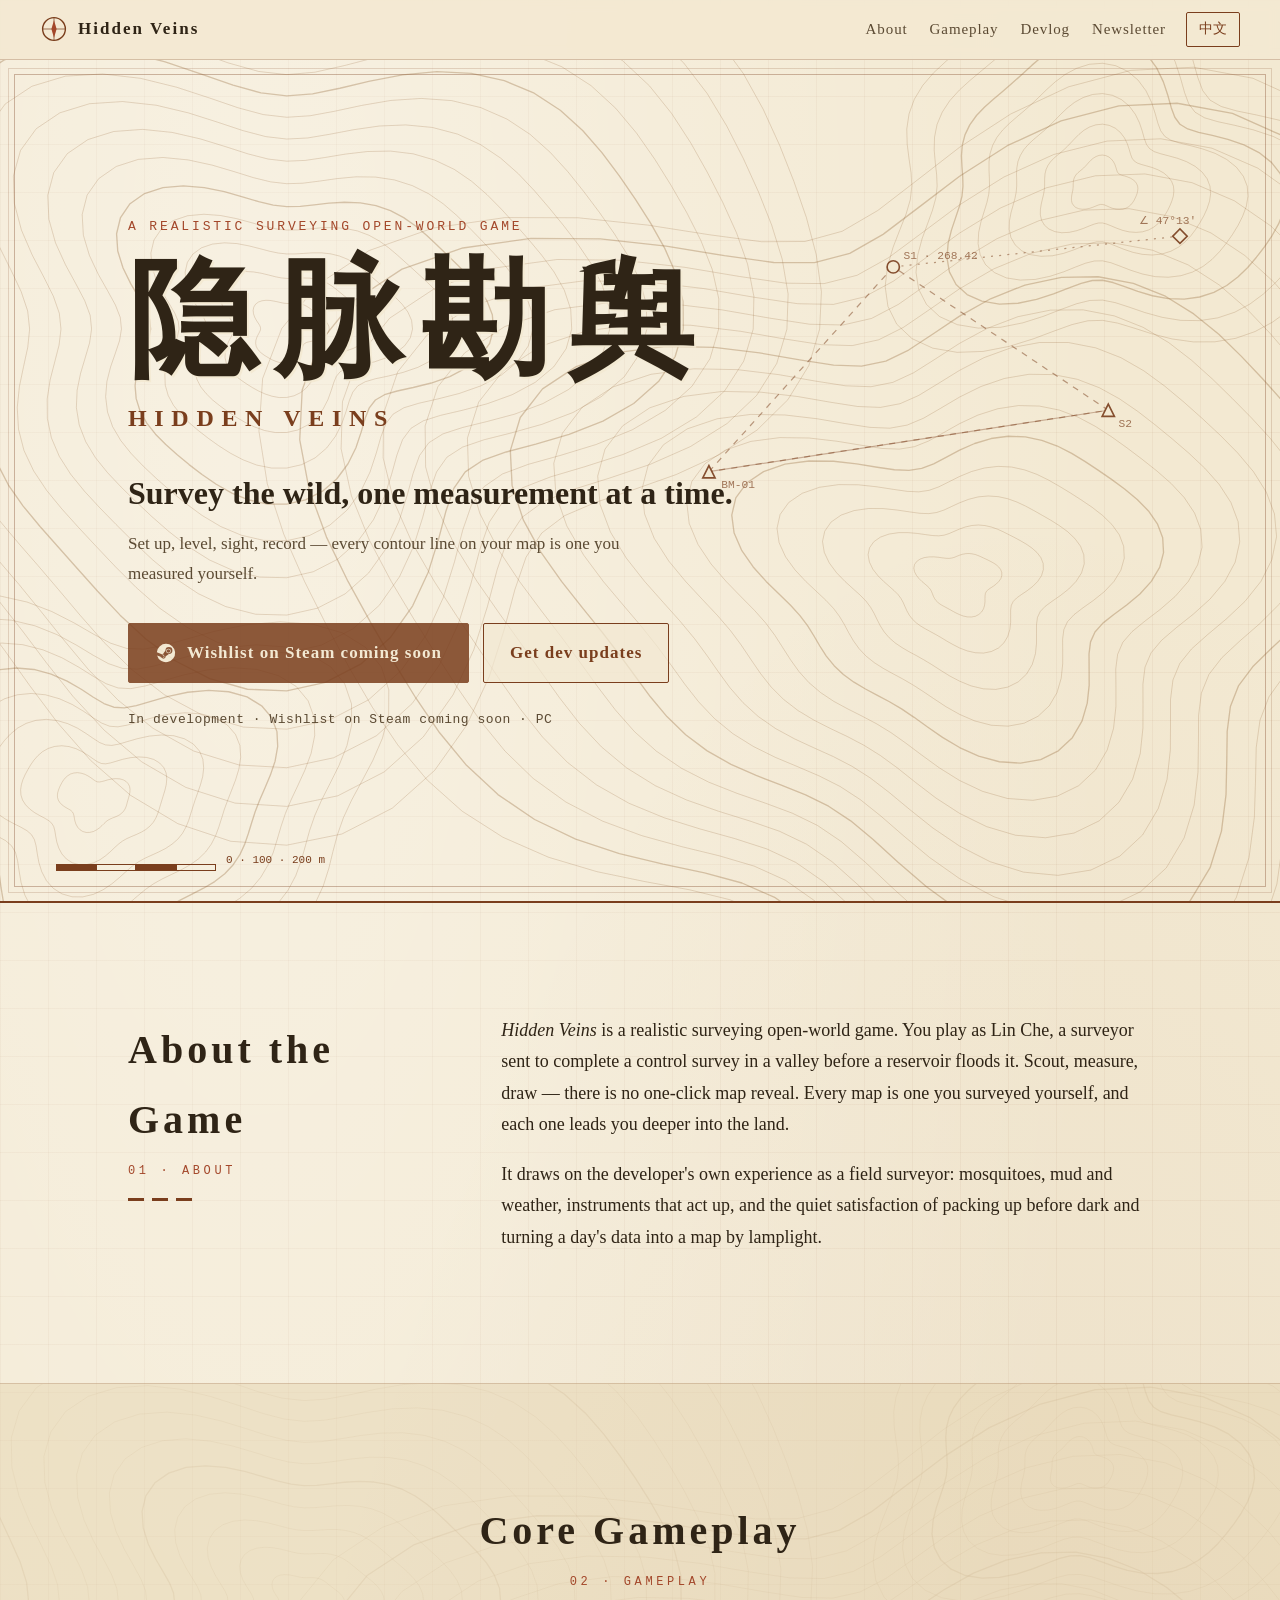
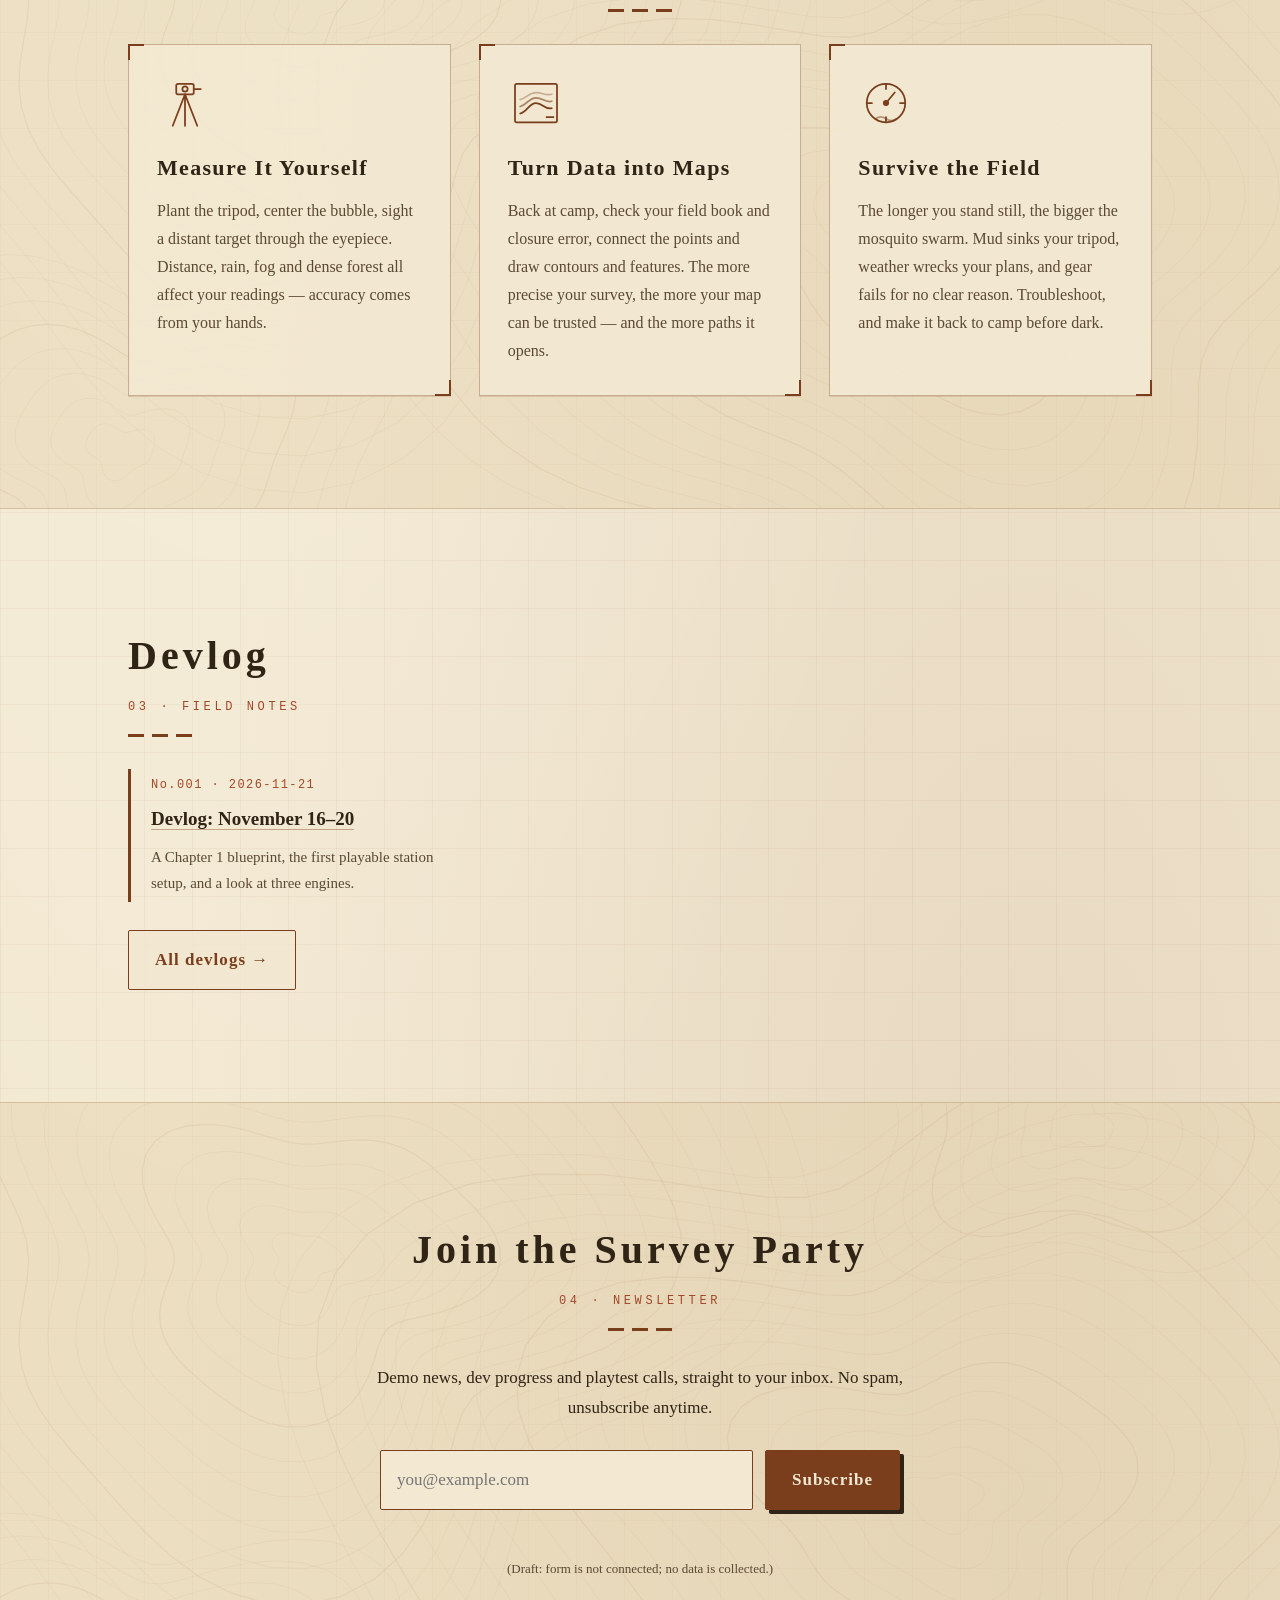
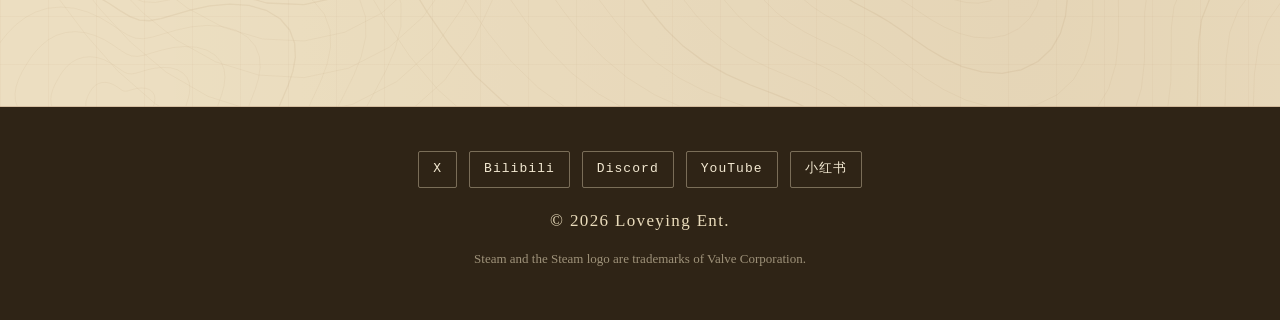
==== commit 92b97e2d: "Publish devlog No.001 and update homepage for the current plan Publish the spoiler-free Nov 16–20 de" ====
--- a/index.html
+++ b/index.html
@@ -1,21 +1,23 @@
 <!DOCTYPE html>
-<html lang="zh-CN" data-lang="zh">
+<html lang="en" data-lang="en">
 <head>
 <meta charset="utf-8">
 <meta name="viewport" content="width=device-width, initial-scale=1">
-<!-- 草稿 DRAFT：未上线，请勿发布 / not published -->
-<title>隐脉勘舆 · Hidden Veins</title>
-<meta name="description" content="《隐脉勘舆》：一款以测绘为核心的开放世界 RPG。踏勘、测量、绘图，每一张地图都由你亲手测出。An open-world RPG about the real craft of surveying.">
-<!-- TODO: 正式域名确定后补 canonical / og:url / og:image（og:image 需等真实游戏画面或定稿主视觉） -->
-<meta property="og:title" content="隐脉勘舆 · Hidden Veins">
-<meta property="og:description" content="把荒野亲手测成地图。Survey the wild, one measurement at a time.">
+<title>Hidden Veins · 隐脉勘舆</title>
+<meta name="description" content="Hidden Veins: a realistic surveying open-world game. Scout, measure, draw — every map is one you surveyed yourself. 《隐脉勘舆》：以真实测绘为核心的开放世界游戏。踏勘、测量、绘图，每一张地图都由你亲手测出。">
+<link rel="canonical" href="https://hiddenveins.loveying.ca/">
+<meta property="og:title" content="Hidden Veins · 隐脉勘舆">
+<meta property="og:description" content="Survey the wild, one measurement at a time. 把荒野亲手测成地图。">
+<meta property="og:url" content="https://hiddenveins.loveying.ca/">
+<meta property="og:type" content="website">
+<!-- TODO: og:image 需等真实游戏画面或定稿主视觉 -->
 <link rel="icon" href="data:image/svg+xml,%3Csvg xmlns='http://www.w3.org/2000/svg' viewBox='0 0 32 32'%3E%3Ccircle cx='16' cy='16' r='14' fill='%23f3e9d2' stroke='%237a3e1d' stroke-width='2'/%3E%3Cpath d='M16 4v24M4 16h24' stroke='%237a3e1d' stroke-width='1.5'/%3E%3Cpath d='M16 7l3 9-3 9-3-9z' fill='%23a3472a'/%3E%3C/svg%3E">
 <link rel="stylesheet" href="assets/style.css">
 </head>
 <body>
 
 <header class="topbar">
-  <a class="brand" href="#top" aria-label="隐脉勘舆 首页">
+  <a class="brand" href="#top" aria-label="Hidden Veins home / 隐脉勘舆首页">
     <svg class="brand-mark" viewBox="0 0 32 32" aria-hidden="true"><circle cx="16" cy="16" r="13" fill="none" stroke="currentColor" stroke-width="1.6"/><path d="M16 3v26M3 16h26" stroke="currentColor" stroke-width="0.8"/><path d="M16 6l3 10-3 10-3-10z" fill="#a3472a"/></svg>
     <span class="i-zh">隐脉勘舆</span><span class="i-en">Hidden Veins</span>
   </a>
@@ -25,7 +27,7 @@
     <a href="devlog/"><span class="i-zh">开发日志</span><span class="i-en">Devlog</span></a>
     <a href="#subscribe"><span class="i-zh">订阅</span><span class="i-en">Newsletter</span></a>
   </nav>
-  <button class="lang-toggle" type="button" id="langToggle" aria-label="切换语言 / Switch language">EN</button>
+  <button class="lang-toggle" type="button" id="langToggle" aria-label="Switch language / 切换语言">中文</button>
 </header>
 
 <main id="top">
@@ -49,7 +51,7 @@
     </svg>
 
     <div class="hero-inner">
-      <p class="eyebrow"><span class="i-zh">以测绘为核心的开放世界 RPG</span><span class="i-en">An open-world RPG about the craft of surveying</span></p>
+      <p class="eyebrow"><span class="i-zh">真实模拟测绘开放世界游戏</span><span class="i-en">A realistic surveying open-world game</span></p>
       <h1 class="title">
         <span class="title-zh">隐脉勘舆</span>
         <span class="title-en">Hidden Veins</span>
@@ -63,16 +65,16 @@
         <span class="i-en">Set up, level, sight, record — every contour line on your map is one you measured yourself.</span>
       </p>
       <div class="cta-row">
-        <!-- TODO: Steam App 链接 —— 商店页公开后替换为 https://store.steampowered.com/app/<APPID>/ ；商店页公开前请保持占位或隐藏此按钮 -->
-        <a class="btn btn-steam" href="#" data-todo="steam-link">
+        <!-- 尚无公开 Steam 商店页，不放商店链接；页面公开后再改为 app 链接 -->
+        <span class="btn btn-steam btn-soon" aria-disabled="true">
           <svg viewBox="0 0 24 24" aria-hidden="true"><path fill="currentColor" d="M12 2a10 10 0 0 0-9.96 9.1l5.36 2.22a2.8 2.8 0 0 1 1.6-.5l2.4-3.47v-.05a3.8 3.8 0 1 1 3.8 3.8h-.09l-3.42 2.44a2.84 2.84 0 0 1-5.62.6L2.3 14.6A10 10 0 1 0 12 2Zm-4.6 15.2-1.23-.51a2.13 2.13 0 1 0 1.16-2.9l1.27.53a1.57 1.57 0 1 1-1.2 2.88Zm9.85-7.4a2.53 2.53 0 1 0-2.53 2.53 2.53 2.53 0 0 0 2.53-2.53Zm-4.43 0a1.9 1.9 0 1 1 1.9 1.9 1.9 1.9 0 0 1-1.9-1.9Z"/></svg>
-          <span class="i-zh">加入 Steam 愿望单</span><span class="i-en">Wishlist on Steam</span>
-        </a>
+          <span class="i-zh">Steam 愿望单即将开放</span><span class="i-en">Wishlist on Steam coming soon</span>
+        </span>
         <a class="btn btn-ghost" href="#subscribe"><span class="i-zh">订阅开发动态</span><span class="i-en">Get dev updates</span></a>
       </div>
       <p class="status-note">
-        <span class="i-zh">开发中 · 计划参加 2027 年 10 月 Steam 新品节（免费 Demo）· PC</span>
-        <span class="i-en">In development · Free demo planned for Steam Next Fest, Oct 2027 · PC</span>
+        <span class="i-zh">开发中 · Steam 愿望单即将开放 · PC</span>
+        <span class="i-en">In development · Wishlist on Steam coming soon · PC</span>
       </p>
     </div>
     <div class="scale-bar" aria-hidden="true"><span></span><span></span><span></span><span></span><em>0 · 100 · 200 m</em></div>
@@ -85,13 +87,15 @@
         <h2 class="sec-title"><span class="i-zh">关于游戏</span><span class="i-en">About the Game</span><small>01 · ABOUT</small></h2>
       </div>
       <div class="prose">
-        <!-- 文案来源：store-page-kit.md 3.2 简短描述草稿 B；主角身份 / 时代感 / 绘图风格未定，故未写具体设定与剧情 -->
-        <p class="i-zh">《隐脉勘舆》是一款以真实测绘为核心的开放世界 RPG。踏勘、测量、绘图——没有一键扫图，每一张地图都由你亲手测出，并带你走向这片大陆的更深处。</p>
-        <p class="i-en"><em>Hidden Veins</em> is an open-world RPG about the real craft of surveying. Scout, measure, draw — there is no one-click map reveal. Every map is one you surveyed yourself, and each one leads you deeper into the land.</p>
+        <!-- 文案依据（只写已定且不剧透的事实）：
+             类型：GDD v2.3 目录标题「真实模拟测绘开放世界游戏」；GDD_v2.3_EN.md「Realistic Surveying Open-World Game」。
+             游戏名与主角：production/decisions.md N1；GDD 0.0 设定摘要（林澈，蓄水前控制测量）。
+             发行窗口 / 新品节：现行 production/tasks.md、decisions.md 未写定，故不写具体日期。
+             无公开 Steam 商店页，不放商店链接。不写 2.5D / 3D。 -->
+        <p class="i-zh">《隐脉勘舆》是一款以真实测绘为核心的开放世界游戏。你将扮演测绘员林澈，在山谷被水库淹没之前，完成这里的控制测量。踏勘、测量、绘图——没有一键扫图，每一张地图都由你亲手测出，并带你走向这片土地的更深处。</p>
+        <p class="i-en"><em>Hidden Veins</em> is a realistic surveying open-world game. You play as Lin Che, a surveyor sent to complete a control survey in a valley before a reservoir floods it. Scout, measure, draw — there is no one-click map reveal. Every map is one you surveyed yourself, and each one leads you deeper into the land.</p>
         <p class="i-zh">游戏取材于开发者本人的测绘工作经历：野外的蚊虫、泥泞与天气，出毛病的仪器，以及天黑前收工、在灯下把一天的数据绘成地图的那份踏实。</p>
         <p class="i-en">It draws on the developer's own experience as a field surveyor: mosquitoes, mud and weather, instruments that act up, and the quiet satisfaction of packing up before dark and turning a day's data into a map by lamplight.</p>
-        <!-- TODO: 世界观 / 主角 / 时代感一句话 —— 待用户拍板后补充（概念文档 v2 冲突 #6、#8） -->
-        <p class="todo-chip">TODO · <span class="i-zh">世界观与主角介绍待定稿后补充</span><span class="i-en">World &amp; protagonist blurb pending</span></p>
       </div>
     </div>
   </section>
@@ -128,7 +132,7 @@
   <section class="section" id="devlog">
     <div class="wrap">
       <h2 class="sec-title"><span class="i-zh">开发日志</span><span class="i-en">Devlog</span><small>03 · FIELD NOTES</small></h2>
-      <!-- 开发日志：文章在 devlog/ 下，手写静态 HTML，中英对照（蓝帖风格）。草稿，未发布 -->
+      <!-- 开发日志：文章在 devlog/ 下，手写静态 HTML，中英对照（蓝帖风格） -->
       <div class="log-list">
         <article class="log">
           <div class="log-meta">No.001 · <time datetime="2026-11-21">2026-11-21</time></div>
--- a/assets/style.css
+++ b/assets/style.css
@@ -1,4 +1,4 @@
-/* 隐脉勘舆 官网草稿 · 测绘 / 地形图风格 · 无外部资源 */
+/* Hidden Veins site · 测绘 / 地形图风格 · 无外部资源 */
 :root{
   --paper:#f3e9d2; --paper-2:#eadcbc; --paper-3:#e2d1aa;
   --ink:#2f2416; --ink-soft:#5b4a33; --sepia:#7a3e1d; --vermilion:#a3472a;
@@ -55,6 +55,8 @@
 .btn svg{width:22px;height:22px}
 .btn-steam{background:var(--sepia);color:var(--paper);border:1px solid var(--sepia);box-shadow:4px 4px 0 var(--ink)}
 .btn-steam:hover{transform:translate(-2px,-2px);box-shadow:6px 6px 0 var(--ink)}
+.btn-soon{cursor:default;opacity:.85;box-shadow:none}
+.btn-soon:hover{transform:none;box-shadow:none}
 .btn-ghost{background:rgba(243,233,210,.7);color:var(--sepia);border:1px solid var(--sepia)}
 .btn-ghost:hover{background:var(--paper-2)}
 .status-note{margin-top:26px;font-family:var(--mono);font-size:13px;color:var(--ink-soft);letter-spacing:.04em}
